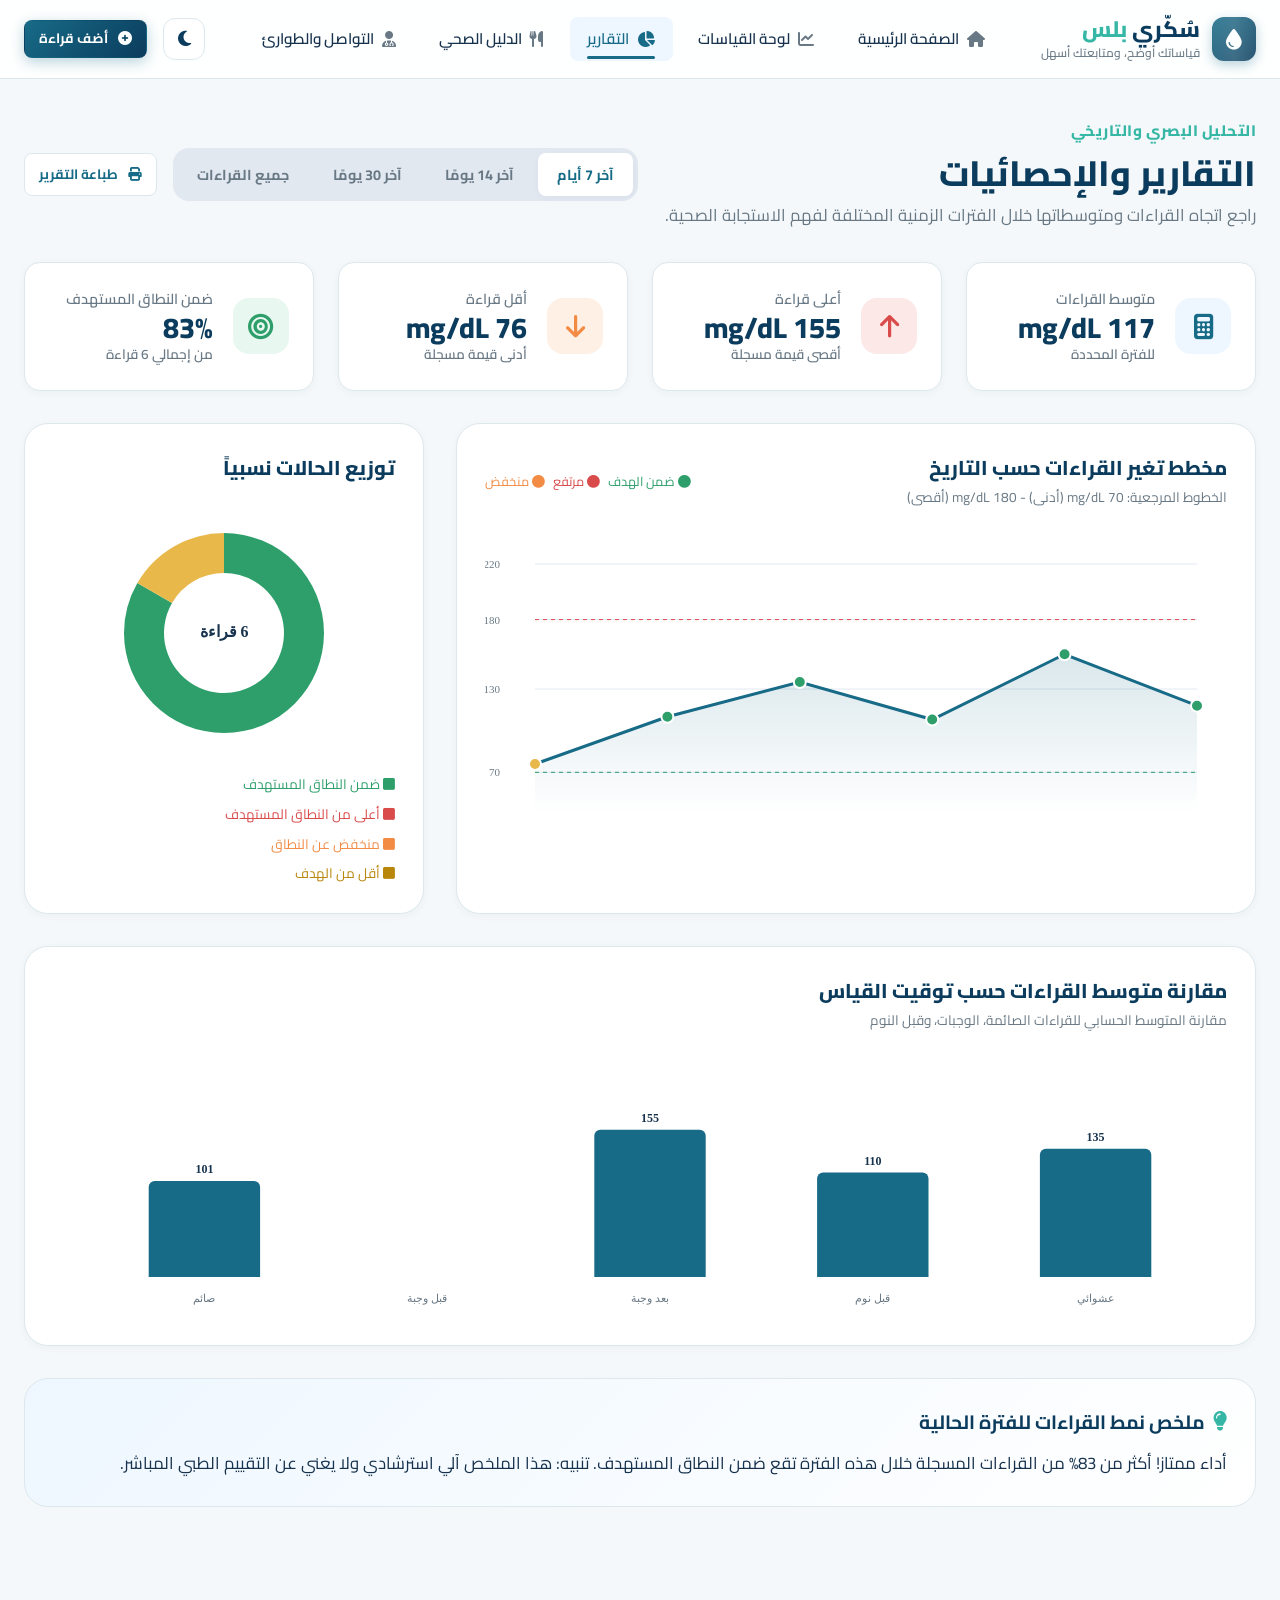
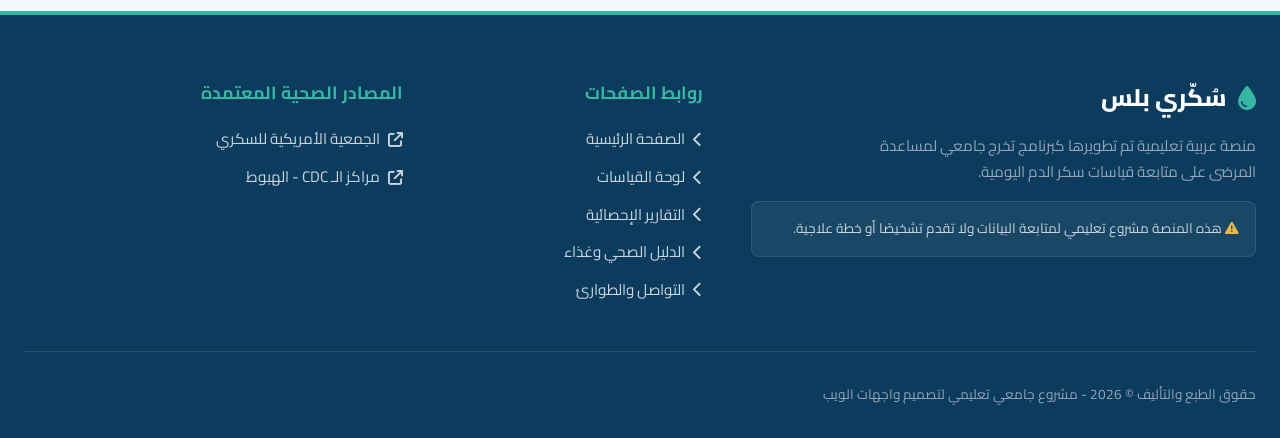
==== analytics.html @ 36711d6b "feat: add complete frontend codebase and structure for glycocare web application" ====
<!DOCTYPE html>
<html lang="ar" dir="rtl">
<head>
  <meta charset="UTF-8">
  <meta name="viewport" content="width=device-width, initial-scale=1.0">
  <meta name="description" content="التقارير والإحصائيات في سُكّري بلس - رسوم بيانية تفاعلية، تحليل اتجاهات سكر الدم، وتلخيص النمط الأسبوعي والشهري.">
  <title>التقارير والإحصائيات | سُكّري بلس</title>
  
  <!-- الخطوط والأيقونات -->
  <link rel="preconnect" href="https://fonts.googleapis.com">
  <link rel="preconnect" href="https://fonts.gstatic.com" crossorigin>
  <link href="https://fonts.googleapis.com/css2?family=Cairo:wght@300;400;500;600;700;800;900&display=swap" rel="stylesheet">
  <link rel="stylesheet" href="https://cdnjs.cloudflare.com/ajax/libs/font-awesome/6.5.1/css/all.min.css">
  
  <!-- ملف التنسيقات الرئيسية -->
  <link rel="stylesheet" href="style.css">
</head>
<body>

  <!-- شاشة التحميل -->
  <div id="app-loader">
    <div class="loader-pulse"><i class="fas fa-droplet"></i></div>
    <div class="loader-logo"><span>سُكّري <span>بلس</span></span></div>
  </div>

  <!-- الهيدر وشريط التنقل -->
  <header class="site-header">
    <nav class="navbar" aria-label="التنقل الرئيسي">
      <a href="index.html" class="brand-logo">
        <div class="logo-icon-wrapper"><i class="fas fa-droplet"></i></div>
        <div class="brand-text-group">
          <span class="brand-name">سُكّري <span>بلس</span></span>
          <span class="brand-slogan">قياساتك أوضح، ومتابعتك أسهل</span>
        </div>
      </a>

      <ul class="nav-menu" id="nav-menu-list">
        <li><a href="index.html" class="nav-link"><i class="fas fa-home"></i> الصفحة الرئيسية</a></li>
        <li><a href="dashboard.html" class="nav-link"><i class="fas fa-chart-line"></i> لوحة القياسات</a></li>
        <li><a href="analytics.html" class="nav-link active"><i class="fas fa-chart-pie"></i> التقارير</a></li>
        <li><a href="nutrition.html" class="nav-link"><i class="fas fa-utensils"></i> الدليل الصحي</a></li>
        <li><a href="contact.html" class="nav-link"><i class="fas fa-user-md"></i> التواصل والطوارئ</a></li>
      </ul>

      <div class="nav-actions">
        <button class="theme-toggle" id="theme-toggle" title="تبديل الوضع الليلي" aria-label="تبديل الوضع الليلي">
          <i class="fas fa-moon"></i>
        </button>
        <a href="dashboard.html" class="btn btn-primary btn-sm"><i class="fas fa-plus-circle"></i> أضف قراءة</a>
        <button class="mobile-toggle" id="mobile-toggle-btn" aria-label="القائمة البرمجية للهاتف"><i class="fas fa-bars"></i></button>
      </div>
    </nav>
  </header>

  <!-- المحتوى الرئيسي -->
  <main class="container">

    <!-- ترويسة الطباعة (تظهر فقط عند الطباعة) -->
    <div class="print-header" aria-hidden="true">
      <div class="print-header-brand"><i class="fas fa-droplet"></i> سُكّري بلس</div>
      <h1>تقرير قياسات سكر الدم</h1>
      <p>تاريخ الطباعة: <span id="print-date">--</span></p>
    </div>

    <!-- شريط ترويسة التقارير وأزرار الفترات -->
    <div class="analytics-header-bar">
      <div>
        <span class="section-subtitle">التحليل البصري والتاريخي</span>
        <h1 class="section-title" style="margin-bottom: 0.25rem;">التقارير والإحصائيات</h1>
        <p class="section-desc">راجع اتجاه القراءات ومتوسطاتها خلال الفترات الزمنية المختلفة لفهم الاستجابة الصحية.</p>
      </div>

      <div style="display: flex; gap: 1rem; align-items: center; flex-wrap: wrap;" class="no-print">
        <!-- أزرار تبويب الفترة -->
        <div class="period-tabs" aria-label="تحديد الفترة الزمنية">
          <button class="period-tab active" data-period="7">آخر 7 أيام</button>
          <button class="period-tab" data-period="14">آخر 14 يومًا</button>
          <button class="period-tab" data-period="30">آخر 30 يومًا</button>
          <button class="period-tab" data-period="0">جميع القراءات</button>
        </div>

        <button class="btn btn-secondary btn-sm" id="print-report-btn">
          <i class="fas fa-print"></i> طباعة التقرير
        </button>
      </div>
    </div>

    <!-- حالة عدم وجود بيانات -->
    <div id="analytics-empty-state" class="card" style="display: none; text-align: center; padding: 4rem 2rem; margin-top: 2rem;">
      <div style="font-size: 3.5rem; color: var(--text-light); margin-bottom: 1rem;"><i class="fas fa-chart-line"></i></div>
      <h2 style="font-size: 1.4rem; color: var(--dark-blue); margin-bottom: 0.5rem;">لا توجد قراءات كافية لعرض التقارير</h2>
      <p style="color: var(--text-muted); font-size: 1rem; max-width: 500px; margin: 0 auto 1.5rem;">
        يرجى إضافة بعض القراءات في لوحة المتابعة للتمكن من توليد الرسم البياني والإحصائيات.
      </p>
      <a href="dashboard.html" class="btn btn-primary"><i class="fas fa-plus"></i> إضافة قراءة جديدة</a>
    </div>

    <!-- المحتوى الرئيسي للتقارير -->
    <div id="analytics-main-content">

      <!-- بطاقات ملخص الإحصائيات -->
      <div class="stats-grid" style="margin-top: 1rem; margin-bottom: 2rem;">
        <div class="stat-card">
          <div class="stat-icon" style="background: var(--light-blue); color: var(--primary-blue);"><i class="fas fa-calculator"></i></div>
          <div class="stat-info">
            <span class="stat-label">متوسط القراءات</span>
            <span class="stat-value" id="rep-avg">--</span>
            <span class="stat-unit">للفترة المحددة</span>
          </div>
        </div>

        <div class="stat-card">
          <div class="stat-icon" style="background: var(--status-high-bg); color: var(--status-high);"><i class="fas fa-arrow-up"></i></div>
          <div class="stat-info">
            <span class="stat-label">أعلى قراءة</span>
            <span class="stat-value" id="rep-max">--</span>
            <span class="stat-unit">أقصى قيمة مسجلة</span>
          </div>
        </div>

        <div class="stat-card">
          <div class="stat-icon" style="background: var(--status-low-bg); color: var(--status-low);"><i class="fas fa-arrow-down"></i></div>
          <div class="stat-info">
            <span class="stat-label">أقل قراءة</span>
            <span class="stat-value" id="rep-min">--</span>
            <span class="stat-unit">أدنى قيمة مسجلة</span>
          </div>
        </div>

        <div class="stat-card">
          <div class="stat-icon" style="background: var(--status-target-bg); color: var(--status-target);"><i class="fas fa-bullseye"></i></div>
          <div class="stat-info">
            <span class="stat-label">ضمن النطاق المستهدف</span>
            <span class="stat-value" id="rep-target-pct">--</span>
            <span class="stat-unit">من إجمالي <span id="rep-count">0</span> قراءة</span>
          </div>
        </div>
      </div>

      <!-- شبكة الرسوم البيانية داخل Canvas -->
      <div class="charts-grid">
        
        <!-- 1. المخطط الخطي لتغير القراءات زمنيًا -->
        <div class="chart-card">
          <div class="chart-card-header">
            <div>
              <h2 class="chart-title">مخطط تغير القراءات حسب التاريخ</h2>
              <span style="font-size: 0.85rem; color: var(--text-muted);">الخطوط المرجعية: 70 mg/dL (أدنى) - 180 mg/dL (أقصى)</span>
            </div>
            <div style="display: flex; gap: 0.5rem; font-size: 0.8rem;">
              <span style="color: var(--status-target);"><i class="fas fa-circle"></i> ضمن الهدف</span>
              <span style="color: var(--status-high);"><i class="fas fa-circle"></i> مرتفع</span>
              <span style="color: var(--status-low);"><i class="fas fa-circle"></i> منخفض</span>
            </div>
          </div>
          <div class="canvas-wrapper">
            <canvas id="lineChart"></canvas>
          </div>
        </div>

        <!-- 2. المخطط الدائري لتوزيع الحالات -->
        <div class="chart-card">
          <div class="chart-card-header">
            <h2 class="chart-title">توزيع الحالات نسبياً</h2>
          </div>
          <div class="canvas-wrapper" style="height: 250px;">
            <canvas id="pieChart"></canvas>
          </div>
          <div style="display: flex; flex-direction: column; gap: 0.5rem; margin-top: 1rem; font-size: 0.85rem;">
            <div style="display: flex; justify-content: space-between;"><span style="color: var(--status-target);"><i class="fas fa-square"></i> ضمن النطاق المستهدف</span></div>
            <div style="display: flex; justify-content: space-between;"><span style="color: var(--status-high);"><i class="fas fa-square"></i> أعلى من النطاق المستهدف</span></div>
            <div style="display: flex; justify-content: space-between;"><span style="color: var(--status-low);"><i class="fas fa-square"></i> منخفض عن النطاق</span></div>
            <div style="display: flex; justify-content: space-between;"><span style="color: #b8860b;"><i class="fas fa-square"></i> أقل من الهدف</span></div>
          </div>
        </div>

      </div>

      <!-- 3. مخطط الأعمدة لمتوسط القراءات حسب توقيت القياس -->
      <div class="chart-card" style="margin-bottom: 2rem;">
        <div class="chart-card-header">
          <div>
            <h2 class="chart-title">مقارنة متوسط القراءات حسب توقيت القياس</h2>
            <span style="font-size: 0.85rem; color: var(--text-muted);">مقارنة المتوسط الحسابي للقراءات الصائمة، الوجبات، وقبل النوم</span>
          </div>
        </div>
        <div class="canvas-wrapper" style="height: 260px;">
          <canvas id="barChart"></canvas>
        </div>
      </div>

      <!-- قسم ملخص النمط الآلي -->
      <div class="pattern-summary-card">
        <h4><i class="fas fa-lightbulb" style="color: var(--teal);"></i> ملخص نمط القراءات للفترة الحالية</h4>
        <p id="pattern-summary-text" style="color: var(--text-main); font-size: 1.05rem; line-height: 1.7;">
          جاري تحليل البيانات وتوليد ملخص اتجاه القراءات...
        </p>
      </div>

    </div>

  </main>

  <!-- التذييل -->
  <footer class="site-footer">
    <div class="footer-grid">
      <div class="footer-brand">
        <div class="footer-logo"><i class="fas fa-droplet" style="color: var(--teal);"></i> سُكّري بلس</div>
        <p class="footer-desc">منصة عربية تعليمية تم تطويرها كبرنامج تخرج جامعي لمساعدة المرضى على متابعة قياسات سكر الدم اليومية.</p>
        <div class="footer-disclaimer-box">
          <i class="fas fa-triangle-exclamation" style="color: var(--status-borderline);"></i> هذه المنصة مشروع تعليمي لمتابعة البيانات ولا تقدم تشخيصًا أو خطة علاجية.
        </div>
      </div>

      <div>
        <h4 class="footer-heading">روابط الصفحات</h4>
        <ul class="footer-links">
          <li><a href="index.html"><i class="fas fa-chevron-left"></i> الصفحة الرئيسية</a></li>
          <li><a href="dashboard.html"><i class="fas fa-chevron-left"></i> لوحة القياسات</a></li>
          <li><a href="analytics.html"><i class="fas fa-chevron-left"></i> التقارير الإحصائية</a></li>
          <li><a href="nutrition.html"><i class="fas fa-chevron-left"></i> الدليل الصحي وغذاء</a></li>
          <li><a href="contact.html"><i class="fas fa-chevron-left"></i> التواصل والطوارئ</a></li>
        </ul>
      </div>

      <div>
        <h4 class="footer-heading">المصادر الصحية المعتمدة</h4>
        <ul class="footer-links">
          <li><a href="https://diabetes.org/living-with-diabetes/treatment-care/checking-your-blood-sugar" target="_blank" rel="noopener noreferrer"><i class="fas fa-arrow-up-right-from-square"></i> الجمعية الأمريكية للسكري</a></li>
          <li><a href="https://www.cdc.gov/diabetes/treatment/treatment-low-blood-sugar-hypoglycemia.html" target="_blank" rel="noopener noreferrer"><i class="fas fa-arrow-up-right-from-square"></i> مراكز الـ CDC - الهبوط</a></li>
        </ul>
      </div>
    </div>

    <div class="footer-bottom">
      <div>حقوق الطبع والتأليف &copy; <span id="current-year">2026</span> - مشروع جامعي تعليمي لتصميم واجهات الويب</div>
    </div>
  </footer>

  <!-- زر العودة للأعلى -->
  <button class="back-to-top" id="back-to-top" aria-label="العودة لأعلى الصفحة"><i class="fas fa-arrow-up"></i></button>

  <!-- البرمجة التفاعلية (مقسمة إلى وحدات) -->
  <script src="js/utils.js"></script>
  <script src="js/storage.js"></script>
  <script src="js/classify.js"></script>
  <script src="js/ui.js"></script>
  <script src="js/home.js"></script>
  <script src="js/dashboard.js"></script>
  <script src="js/analytics.js"></script>
  <script src="js/nutrition.js"></script>
  <script src="js/contact.js"></script>
  <script src="js/main.js"></script>
</body>
</html>
---- style.css ----
/* ==========================================================================
   سُكّري بلس | منصة متابعة قياسات سكر الدم
   نظام التصميم وتنسيقات CSS الشاملة (style.css)
   ========================================================================== */

/* --------------------------------------------------------------------------
   1. متغيرات الألوان والتصميم (CSS Custom Properties)
   -------------------------------------------------------------------------- */
:root {
  /* الألوان الأساسية للهوية */
  --primary-blue: #176B87;
  --dark-blue: #0B3C5D;
  --teal: #36B7A5;
  --light-blue: #EEF7FF;
  
  /* ألوان حالات قياس سكر الدم */
  --status-target: #2E9F6B;     /* الأخضر: ضمن الهدف */
  --status-target-bg: #E8F8F0;
  --status-high: #D94B4B;       /* الأحمر: مرتفع */
  --status-high-bg: #FDE8E8;
  --status-low: #F28C45;        /* البرتقالي: منخفض */
  --status-low-bg: #FFF0E6;
  --status-borderline: #E8B84A; /* الأصفر: قريب من الحد */
  --status-borderline-bg: #FFFDEB;

  /* خلفيات ونصوص */
  --bg-app: #F4F8FA;
  --bg-card: #FFFFFF;
  --bg-glass: rgba(255, 255, 255, 0.88);
  --text-main: #17324D;
  --text-muted: #687884;
  --text-light: #94A3B8;
  --border-color: #DDE8ED;
  --border-hover: #B8CEDB;

  /* الظلال */
  --shadow-sm: 0 2px 8px rgba(11, 60, 93, 0.04);
  --shadow-md: 0 8px 24px rgba(11, 60, 93, 0.08);
  --shadow-lg: 0 16px 36px rgba(11, 60, 93, 0.12);
  --shadow-glass: 0 8px 32px 0 rgba(23, 107, 135, 0.15);

  /* حواف وتأثيرات */
  --radius-sm: 8px;
  --radius-md: 16px;
  --radius-lg: 24px;
  --radius-full: 9999px;
  --transition: all 0.3s cubic-bezier(0.4, 0, 0.2, 1);
  --font-family: 'Cairo', system-ui, -apple-system, sans-serif;
}

/* --------------------------------------------------------------------------
   1.1 الوضع الليلي (Dark Mode)
   يُفعَّل بإضافة الخاصية data-theme="dark" على عنصر <html>
   -------------------------------------------------------------------------- */
[data-theme="dark"] {
  --primary-blue: #5FC1DD;
  --dark-blue: #E2F0F7;
  --teal: #3EC9B4;
  --light-blue: #143348;

  /* ألوان الحالات بدرجات مناسبة للخلفيات الداكنة */
  --status-target: #4BCA94;
  --status-target-bg: rgba(75, 202, 148, 0.18);
  --status-high: #FF7868;
  --status-high-bg: rgba(255, 120, 104, 0.18);
  --status-low: #FFA45C;
  --status-low-bg: rgba(255, 164, 92, 0.18);
  --status-borderline: #E8C96A;
  --status-borderline-bg: rgba(232, 201, 106, 0.18);

  /* الخلفيات والنصوص */
  --bg-app: #0E1922;
  --bg-card: #16242F;
  --bg-glass: rgba(22, 36, 47, 0.92);
  --text-main: #E4EEF5;
  --text-muted: #9DB1C0;
  --text-light: #6E8394;
  --border-color: #24384A;
  --border-hover: #35506B;

  /* الظلال أعمق في الوضع الداكن */
  --shadow-sm: 0 2px 8px rgba(0, 0, 0, 0.35);
  --shadow-md: 0 8px 24px rgba(0, 0, 0, 0.45);
  --shadow-lg: 0 16px 36px rgba(0, 0, 0, 0.55);
  --shadow-glass: 0 8px 32px 0 rgba(0, 0, 0, 0.5);
}

/* تعديل العناصر التي تحمل ألوانًا ثابتة لتتلاءم مع الوضع الداكن */
[data-theme="dark"] .btn-secondary,
[data-theme="dark"] .floating-card,
[data-theme="dark"] .form-control,
[data-theme="dark"] .icon-btn,
[data-theme="dark"] .period-tab.active,
[data-theme="dark"] .plate-model-section,
[data-theme="dark"] .plate-circle,
[data-theme="dark"] .custom-table td {
  background-color: var(--bg-card);
}

[data-theme="dark"] .range-bar-container,
[data-theme="dark"] .period-tabs {
  background-color: var(--border-color);
}

[data-theme="dark"] .plate-circle {
  border-color: var(--border-hover);
}

[data-theme="dark"] .custom-table th {
  background-color: var(--light-blue);
}

[data-theme="dark"] .step-icon,
[data-theme="dark"] .pattern-summary-card {
  background: linear-gradient(135deg, var(--light-blue), var(--bg-card));
}

[data-theme="dark"] .badge-borderline {
  color: var(--status-borderline);
}

[data-theme="dark"] #app-loader {
  background-color: #0B3C5D;
}

/* زر تبديل الوضع الليلي في الشريط العلوي */
.theme-toggle {
  display: inline-flex;
  align-items: center;
  justify-content: center;
  width: 42px;
  height: 42px;
  flex-shrink: 0;
  border-radius: 12px;
  border: 1px solid var(--border-color);
  background: var(--bg-card);
  color: var(--dark-blue);
  font-size: 1.1rem;
  cursor: pointer;
  transition: var(--transition);
}

.theme-toggle:hover {
  border-color: var(--border-hover);
  color: var(--primary-blue);
  transform: translateY(-1px);
}

/* --------------------------------------------------------------------------
   2. إعادة الضبط العامة والإعدادات الأساسية
   -------------------------------------------------------------------------- */
*, *::before, *::after {
  box-sizing: border-box;
  margin: 0;
  padding: 0;
}

html {
  font-family: var(--font-family);
  font-size: 16px;
  scroll-behavior: smooth;
  direction: rtl;
  text-align: right;
  background-color: var(--bg-app);
  color: var(--text-main);
  -webkit-font-smoothing: antialiased;
}

body {
  min-height: 100vh;
  display: flex;
  flex-direction: column;
  line-height: 1.6;
  overflow-x: hidden;
}

/* التحديد وتمرير الفأرة */
::selection {
  background-color: var(--teal);
  color: #ffffff;
}

/* --------------------------------------------------------------------------
   3. شاشة التحميل (Preloader)
   -------------------------------------------------------------------------- */
#app-loader {
  position: fixed;
  inset: 0;
  background-color: var(--dark-blue);
  z-index: 9999;
  display: flex;
  flex-direction: column;
  align-items: center;
  justify-content: center;
  gap: 20px;
  transition: opacity 0.5s ease, visibility 0.5s ease;
}

#app-loader.hidden {
  opacity: 0;
  visibility: hidden;
}

.loader-logo {
  display: flex;
  align-items: center;
  gap: 12px;
  color: #ffffff;
  font-size: 2rem;
  font-weight: 800;
}

.loader-pulse {
  width: 60px;
  height: 60px;
  border-radius: 50%;
  background: rgba(54, 183, 165, 0.2);
  display: flex;
  align-items: center;
  justify-content: center;
  color: var(--teal);
  font-size: 1.8rem;
  animation: pulseGlow 1.5s infinite ease-in-out;
}

@keyframes pulseGlow {
  0% { transform: scale(0.95); box-shadow: 0 0 0 0 rgba(54, 183, 165, 0.7); }
  70% { transform: scale(1.05); box-shadow: 0 0 0 20px rgba(54, 183, 165, 0); }
  100% { transform: scale(0.95); box-shadow: 0 0 0 0 rgba(54, 183, 165, 0); }
}

/* --------------------------------------------------------------------------
   4. الهيدر وشريط التنقل الرئيسي (Header & Navbar)
   -------------------------------------------------------------------------- */
.site-header {
  position: sticky;
  top: 0;
  z-index: 1000;
  background: var(--bg-glass);
  backdrop-filter: blur(12px);
  -webkit-backdrop-filter: blur(12px);
  border-bottom: 1px solid var(--border-color);
  transition: var(--transition);
}

.navbar {
  max-width: 1280px;
  margin: 0 auto;
  padding: 1rem 1.5rem;
  display: flex;
  align-items: center;
  justify-content: space-between;
  gap: 1.5rem;
}

/* الشعار */
.brand-logo {
  display: flex;
  align-items: center;
  gap: 0.75rem;
  text-decoration: none;
  color: var(--dark-blue);
  font-weight: 800;
  font-size: 1.4rem;
}

.logo-icon-wrapper {
  width: 44px;
  height: 44px;
  border-radius: 12px;
  background: linear-gradient(135deg, var(--primary-blue), var(--dark-blue));
  color: #ffffff;
  display: flex;
  align-items: center;
  justify-content: center;
  font-size: 1.3rem;
  box-shadow: 0 4px 12px rgba(23, 107, 135, 0.3);
  position: relative;
  overflow: hidden;
}

.logo-icon-wrapper::after {
  content: '';
  position: absolute;
  top: -50%;
  left: -50%;
  width: 200%;
  height: 200%;
  background: linear-gradient(45deg, transparent, rgba(255, 255, 255, 0.2), transparent);
  transform: rotate(45deg);
  animation: shine 4s infinite;
}

@keyframes shine {
  0% { transform: translateX(-100%) rotate(45deg); }
  20%, 100% { transform: translateX(100%) rotate(45deg); }
}

.brand-text-group {
  display: flex;
  flex-direction: column;
}

.brand-name {
  line-height: 1.2;
}

.brand-name span {
  color: var(--teal);
}

.brand-slogan {
  font-size: 0.75rem;
  font-weight: 500;
  color: var(--text-muted);
}

/* روابط التنقل */
.nav-menu {
  display: flex;
  align-items: center;
  gap: 0.5rem;
  list-style: none;
}

.nav-link {
  display: flex;
  align-items: center;
  gap: 0.5rem;
  padding: 0.6rem 1.1rem;
  border-radius: var(--radius-sm);
  color: var(--text-main);
  text-decoration: none;
  font-weight: 600;
  font-size: 0.95rem;
  transition: var(--transition);
  position: relative;
}

.nav-link i {
  font-size: 1rem;
  color: var(--text-muted);
  transition: var(--transition);
}

.nav-link:hover {
  color: var(--primary-blue);
  background-color: var(--light-blue);
}

.nav-link:hover i {
  color: var(--primary-blue);
}

.nav-link.active {
  color: var(--primary-blue);
  background-color: var(--light-blue);
}

.nav-link.active i {
  color: var(--primary-blue);
}

.nav-link.active::after {
  content: '';
  position: absolute;
  bottom: 2px;
  right: 1.1rem;
  left: 1.1rem;
  height: 3px;
  background-color: var(--primary-blue);
  border-radius: 3px;
}

/* الأزرار والهامبرغر */
.nav-actions {
  display: flex;
  align-items: center;
  gap: 1rem;
}

.mobile-toggle {
  display: none;
  background: none;
  border: none;
  font-size: 1.5rem;
  color: var(--dark-blue);
  cursor: pointer;
  padding: 0.5rem;
  border-radius: var(--radius-sm);
}

/* --------------------------------------------------------------------------
   5. الأزرار العامة والشارات (Buttons & Badges)
   -------------------------------------------------------------------------- */
.btn {
  display: inline-flex;
  align-items: center;
  justify-content: center;
  gap: 0.6rem;
  padding: 0.75rem 1.5rem;
  border-radius: var(--radius-md);
  font-family: inherit;
  font-weight: 700;
  font-size: 0.95rem;
  cursor: pointer;
  border: 1px solid transparent;
  text-decoration: none;
  transition: var(--transition);
  outline: none;
  white-space: nowrap;
}

.btn:focus-visible {
  outline: 3px solid rgba(23, 107, 135, 0.4);
  outline-offset: 2px;
}

.btn-primary {
  background: linear-gradient(135deg, var(--primary-blue), var(--dark-blue));
  color: #ffffff;
  box-shadow: 0 4px 14px rgba(23, 107, 135, 0.3);
}

.btn-primary:hover {
  transform: translateY(-2px);
  box-shadow: 0 6px 20px rgba(23, 107, 135, 0.4);
}

.btn-secondary {
  background-color: #ffffff;
  color: var(--primary-blue);
  border-color: var(--border-color);
}

.btn-secondary:hover {
  background-color: var(--light-blue);
  border-color: var(--primary-blue);
  transform: translateY(-2px);
}

.btn-teal {
  background-color: var(--teal);
  color: #ffffff;
  box-shadow: 0 4px 14px rgba(54, 183, 165, 0.3);
}

.btn-teal:hover {
  background-color: #2da191;
  transform: translateY(-2px);
}

.btn-danger {
  background-color: var(--status-high);
  color: #ffffff;
}

.btn-danger:hover {
  background-color: #c03939;
}

.btn-sm {
  padding: 0.45rem 0.9rem;
  font-size: 0.85rem;
  border-radius: var(--radius-sm);
}

.badge {
  display: inline-flex;
  align-items: center;
  gap: 0.4rem;
  padding: 0.35rem 0.8rem;
  border-radius: var(--radius-full);
  font-size: 0.85rem;
  font-weight: 700;
  line-height: 1;
}

.badge-target {
  background-color: var(--status-target-bg);
  color: var(--status-target);
  border: 1px solid rgba(46, 159, 107, 0.2);
}

.badge-high {
  background-color: var(--status-high-bg);
  color: var(--status-high);
  border: 1px solid rgba(217, 75, 75, 0.2);
}

.badge-low {
  background-color: var(--status-low-bg);
  color: var(--status-low);
  border: 1px solid rgba(242, 140, 69, 0.2);
}

.badge-borderline {
  background-color: var(--status-borderline-bg);
  color: #b8860b;
  border: 1px solid rgba(232, 184, 74, 0.3);
}

.pill-tag {
  background: var(--light-blue);
  color: var(--primary-blue);
  padding: 0.3rem 0.8rem;
  border-radius: var(--radius-full);
  font-size: 0.8rem;
  font-weight: 700;
}

/* --------------------------------------------------------------------------
   6. العناوين والتنسيق الرئيسي (Typography & Layout Containers)
   -------------------------------------------------------------------------- */
main {
  flex: 1;
}

.container {
  max-width: 1280px;
  margin: 0 auto;
  padding: 2.5rem 1.5rem;
}

.section-header {
  text-align: center;
  max-width: 680px;
  margin: 0 auto 3rem;
}

.section-subtitle {
  color: var(--teal);
  font-weight: 800;
  font-size: 0.95rem;
  text-transform: uppercase;
  letter-spacing: 0.5px;
  margin-bottom: 0.5rem;
  display: block;
}

.section-title {
  font-size: 2.2rem;
  font-weight: 800;
  color: var(--dark-blue);
  line-height: 1.3;
  margin-bottom: 1rem;
}

.section-desc {
  color: var(--text-muted);
  font-size: 1.05rem;
  line-height: 1.7;
}

/* بطاقة الحاوية العامة */
.card {
  background-color: var(--bg-card);
  border-radius: var(--radius-lg);
  border: 1px solid var(--border-color);
  padding: 1.75rem;
  box-shadow: var(--shadow-sm);
  transition: var(--transition);
}

.card:hover {
  box-shadow: var(--shadow-md);
}

/* --------------------------------------------------------------------------
   7. الصفحة الرئيسية (index.html)
   -------------------------------------------------------------------------- */

/* Hero Section */
.hero-section {
  padding: 4rem 1.5rem 5rem;
  background: linear-gradient(180deg, #EBF3F8 0%, var(--bg-app) 100%);
  position: relative;
  overflow: hidden;
}

.hero-grid {
  max-width: 1280px;
  margin: 0 auto;
  display: grid;
  grid-template-columns: 1.1fr 0.9fr;
  gap: 3rem;
  align-items: center;
}

.hero-content {
  display: flex;
  flex-direction: column;
  gap: 1.5rem;
}

.hero-title {
  font-size: 3rem;
  font-weight: 900;
  color: var(--dark-blue);
  line-height: 1.25;
}

.hero-title span {
  color: var(--primary-blue);
  position: relative;
}

.hero-description {
  font-size: 1.2rem;
  color: var(--text-muted);
  line-height: 1.8;
  max-width: 580px;
}

.hero-buttons {
  display: flex;
  align-items: center;
  gap: 1rem;
  flex-wrap: wrap;
}

.hero-visual {
  position: relative;
  display: flex;
  justify-content: center;
}

.hero-card-preview {
  background: var(--bg-card);
  border-radius: var(--radius-lg);
  padding: 2rem;
  width: 100%;
  max-width: 440px;
  box-shadow: var(--shadow-lg);
  border: 1px solid var(--border-color);
  position: relative;
  z-index: 2;
}

/* بطاقات عائمة بصرية */
.floating-card {
  position: absolute;
  background: #ffffff;
  padding: 0.85rem 1.25rem;
  border-radius: var(--radius-md);
  box-shadow: var(--shadow-md);
  border: 1px solid var(--border-color);
  display: flex;
  align-items: center;
  gap: 0.75rem;
  z-index: 3;
  animation: floatAnim 4s ease-in-out infinite;
}

.floating-card-1 {
  top: -20px;
  left: -20px;
  animation-delay: 0s;
}

.floating-card-2 {
  bottom: -20px;
  right: -20px;
  animation-delay: 2s;
}

@keyframes floatAnim {
  0%, 100% { transform: translateY(0); }
  50% { transform: translateY(-10px); }
}

.float-icon {
  width: 40px;
  height: 40px;
  border-radius: 10px;
  display: flex;
  align-items: center;
  justify-content: center;
  font-size: 1.2rem;
}

/* قسم الإحصائيات السريعة */
.stats-grid {
  display: grid;
  grid-template-columns: repeat(auto-fit, minmax(240px, 1fr));
  gap: 1.5rem;
  margin-top: -2.5rem;
  position: relative;
  z-index: 10;
}

.stat-card {
  background-color: var(--bg-card);
  border-radius: var(--radius-md);
  padding: 1.5rem;
  border: 1px solid var(--border-color);
  box-shadow: var(--shadow-sm);
  display: flex;
  align-items: center;
  gap: 1.25rem;
  transition: var(--transition);
}

.stat-card:hover {
  transform: translateY(-4px);
  box-shadow: var(--shadow-md);
}

.stat-icon {
  width: 56px;
  height: 56px;
  border-radius: 16px;
  display: flex;
  align-items: center;
  justify-content: center;
  font-size: 1.6rem;
  flex-shrink: 0;
}

.stat-info {
  display: flex;
  flex-direction: column;
}

.stat-label {
  font-size: 0.9rem;
  color: var(--text-muted);
  font-weight: 600;
}

.stat-value {
  font-size: 1.8rem;
  font-weight: 800;
  color: var(--dark-blue);
  line-height: 1.2;
}

.stat-unit {
  font-size: 0.85rem;
  font-weight: 600;
  color: var(--text-muted);
}

/* قسم خطوات العمل (How it works) */
.steps-grid {
  display: grid;
  grid-template-columns: repeat(3, 1fr);
  gap: 2rem;
}

.step-card {
  background: var(--bg-card);
  border-radius: var(--radius-lg);
  padding: 2.5rem 2rem;
  border: 1px solid var(--border-color);
  text-align: center;
  position: relative;
  transition: var(--transition);
}

.step-card:hover {
  transform: translateY(-5px);
  border-color: var(--teal);
}

.step-number {
  position: absolute;
  top: 1.25rem;
  right: 1.25rem;
  width: 36px;
  height: 36px;
  border-radius: 50%;
  background-color: var(--light-blue);
  color: var(--primary-blue);
  font-weight: 800;
  display: flex;
  align-items: center;
  justify-content: center;
}

.step-icon {
  width: 72px;
  height: 72px;
  border-radius: 20px;
  background: linear-gradient(135deg, var(--light-blue), #ffffff);
  border: 1px solid var(--border-color);
  color: var(--primary-blue);
  font-size: 2rem;
  display: flex;
  align-items: center;
  justify-content: center;
  margin: 0 auto 1.5rem;
}

/* قسم المزايا (Features) */
.features-grid {
  display: grid;
  grid-template-columns: repeat(auto-fit, minmax(320px, 1fr));
  gap: 2rem;
}

.feature-card {
  background: var(--bg-card);
  border-radius: var(--radius-lg);
  padding: 2rem;
  border: 1px solid var(--border-color);
  display: flex;
  gap: 1.25rem;
  transition: var(--transition);
}

.feature-card:hover {
  transform: translateY(-4px);
  box-shadow: var(--shadow-md);
}

.feature-icon {
  width: 52px;
  height: 52px;
  border-radius: 14px;
  background-color: var(--light-blue);
  color: var(--primary-blue);
  display: flex;
  align-items: center;
  justify-content: center;
  font-size: 1.4rem;
  flex-shrink: 0;
}

.feature-title {
  font-size: 1.2rem;
  font-weight: 700;
  color: var(--dark-blue);
  margin-bottom: 0.5rem;
}

.feature-desc {
  color: var(--text-muted);
  font-size: 0.95rem;
  line-height: 1.6;
}

/* نصيحة اليوم (Tip of the day) */
.tip-box {
  background: linear-gradient(135deg, var(--dark-blue), var(--primary-blue));
  border-radius: var(--radius-lg);
  padding: 2.5rem;
  color: #ffffff;
  display: flex;
  align-items: center;
  gap: 2rem;
  box-shadow: var(--shadow-lg);
}

.tip-icon {
  width: 70px;
  height: 70px;
  border-radius: 50%;
  background: rgba(255, 255, 255, 0.15);
  display: flex;
  align-items: center;
  justify-content: center;
  font-size: 2.2rem;
  color: var(--teal);
  flex-shrink: 0;
}

.tip-content h3 {
  font-size: 1.4rem;
  margin-bottom: 0.5rem;
}

.tip-content p {
  font-size: 1.1rem;
  opacity: 0.9;
  line-height: 1.7;
}

/* --------------------------------------------------------------------------
   8. صفحة لوحة القياسات (dashboard.html)
   -------------------------------------------------------------------------- */

.dashboard-layout {
  display: grid;
  grid-template-columns: 380px 1fr;
  gap: 2rem;
  align-items: start;
}

/* نموذج إضافة القراءة */
.form-card {
  position: sticky;
  top: 90px;
}

.form-group {
  margin-bottom: 1.25rem;
}

.form-label {
  display: block;
  font-weight: 700;
  font-size: 0.95rem;
  color: var(--dark-blue);
  margin-bottom: 0.5rem;
}

.form-control {
  width: 100%;
  padding: 0.75rem 1rem;
  border-radius: var(--radius-sm);
  border: 1px solid var(--border-color);
  font-family: inherit;
  font-size: 1rem;
  color: var(--text-main);
  background-color: #ffffff;
  transition: var(--transition);
  outline: none;
}

.form-control:focus {
  border-color: var(--primary-blue);
  box-shadow: 0 0 0 4px rgba(23, 107, 135, 0.12);
}

.input-with-unit {
  position: relative;
  display: flex;
  align-items: center;
}

.input-with-unit input {
  padding-left: 4.5rem;
}

.input-unit-badge {
  position: absolute;
  left: 0.75rem;
  font-size: 0.85rem;
  font-weight: 700;
  color: var(--text-muted);
  background: var(--bg-app);
  padding: 0.25rem 0.5rem;
  border-radius: 4px;
}

.form-error-msg {
  color: var(--status-high);
  font-size: 0.85rem;
  margin-top: 0.35rem;
  display: none;
  font-weight: 600;
}

.form-error-msg.visible {
  display: block;
}

.form-actions {
  display: flex;
  gap: 0.75rem;
  margin-top: 1.5rem;
}

/* بطاقة نتيجة التصنيف */
.result-card {
  margin-top: 1.5rem;
  padding: 1.25rem;
  border-radius: var(--radius-md);
  border: 1px solid var(--border-color);
  display: none;
  animation: fadeIn 0.4s ease;
}

.result-card.visible {
  display: block;
}

.result-header {
  display: flex;
  align-items: center;
  justify-content: space-between;
  margin-bottom: 0.75rem;
}

.result-value {
  font-size: 1.8rem;
  font-weight: 900;
}

.range-bar-container {
  height: 10px;
  background: #E2E8F0;
  border-radius: 5px;
  position: relative;
  margin: 1rem 0;
  overflow: hidden;
}

.range-bar-fill {
  height: 100%;
  border-radius: 5px;
  transition: width 0.6s cubic-bezier(0.4, 0, 0.2, 1);
}

/* جدول السجل وأدواته */
.log-toolbar {
  display: flex;
  align-items: center;
  justify-content: space-between;
  gap: 1rem;
  margin-bottom: 1.5rem;
  flex-wrap: wrap;
}

.search-box {
  position: relative;
  flex: 1;
  min-width: 240px;
}

.search-box i {
  position: absolute;
  right: 1rem;
  top: 50%;
  transform: translateY(-50%);
  color: var(--text-muted);
}

.search-box input {
  padding-right: 2.5rem;
}

.filter-group {
  display: flex;
  gap: 0.5rem;
  align-items: center;
  flex-wrap: wrap;
}

.table-responsive {
  width: 100%;
  overflow-x: auto;
  border-radius: var(--radius-md);
  border: 1px solid var(--border-color);
}

.custom-table {
  width: 100%;
  border-collapse: collapse;
  text-align: right;
  background: var(--bg-card);
}

.custom-table th {
  background-color: #F8FAFC;
  color: var(--dark-blue);
  font-weight: 700;
  padding: 1rem;
  font-size: 0.9rem;
  border-bottom: 2px solid var(--border-color);
  white-space: nowrap;
}

.custom-table td {
  padding: 1rem;
  border-bottom: 1px solid var(--border-color);
  font-size: 0.95rem;
  color: var(--text-main);
}

.custom-table tbody tr {
  transition: var(--transition);
}

.custom-table tbody tr:hover {
  background-color: var(--light-blue);
}

.action-btns {
  display: flex;
  gap: 0.35rem;
}

.icon-btn {
  width: 34px;
  height: 34px;
  border-radius: 8px;
  border: 1px solid var(--border-color);
  background-color: #ffffff;
  color: var(--text-muted);
  cursor: pointer;
  display: flex;
  align-items: center;
  justify-content: center;
  transition: var(--transition);
}

.icon-btn:hover {
  color: var(--primary-blue);
  border-color: var(--primary-blue);
  background-color: var(--light-blue);
}

.icon-btn.danger:hover {
  color: var(--status-high);
  border-color: var(--status-high);
  background-color: var(--status-high-bg);
}

/* --------------------------------------------------------------------------
   9. صفحة التقارير والرسوم البيانية (analytics.html)
   -------------------------------------------------------------------------- */

.analytics-header-bar {
  display: flex;
  align-items: center;
  justify-content: space-between;
  margin-bottom: 2rem;
  flex-wrap: wrap;
  gap: 1rem;
}

.period-tabs {
  display: flex;
  background-color: #E2E8F0;
  padding: 0.3rem;
  border-radius: var(--radius-md);
  gap: 0.3rem;
}

.period-tab {
  padding: 0.5rem 1.2rem;
  border-radius: var(--radius-sm);
  border: none;
  background: transparent;
  font-family: inherit;
  font-weight: 700;
  font-size: 0.9rem;
  color: var(--text-muted);
  cursor: pointer;
  transition: var(--transition);
}

.period-tab.active {
  background-color: #ffffff;
  color: var(--primary-blue);
  box-shadow: var(--shadow-sm);
}

.charts-grid {
  display: grid;
  grid-template-columns: 2fr 1fr;
  gap: 2rem;
  margin-bottom: 2rem;
}

.chart-card {
  background: var(--bg-card);
  border-radius: var(--radius-lg);
  padding: 1.75rem;
  border: 1px solid var(--border-color);
  box-shadow: var(--shadow-sm);
}

.chart-card-header {
  display: flex;
  align-items: center;
  justify-content: space-between;
  margin-bottom: 1.5rem;
}

.chart-title {
  font-size: 1.25rem;
  font-weight: 800;
  color: var(--dark-blue);
}

.canvas-wrapper {
  position: relative;
  width: 100%;
  height: 320px;
}

canvas {
  width: 100% !important;
  height: 100% !important;
  display: block;
}

/* بطاقة ملخص النمط */
.pattern-summary-card {
  background: linear-gradient(135deg, var(--light-blue), #ffffff);
  border: 1px solid var(--border-color);
  border-radius: var(--radius-lg);
  padding: 1.75rem;
  margin-top: 2rem;
}

.pattern-summary-card h4 {
  font-size: 1.2rem;
  color: var(--dark-blue);
  margin-bottom: 0.75rem;
  display: flex;
  align-items: center;
  gap: 0.5rem;
}

/* --------------------------------------------------------------------------
   10. صفحة الدليل الصحي والغذاء (nutrition.html)
   -------------------------------------------------------------------------- */

.plate-model-section {
  background: #ffffff;
  border-radius: var(--radius-lg);
  padding: 2.5rem;
  border: 1px solid var(--border-color);
  margin-bottom: 3rem;
  box-shadow: var(--shadow-sm);
}

.plate-grid {
  display: grid;
  grid-template-columns: 1fr 1fr;
  gap: 2.5rem;
  align-items: center;
}

.plate-visual {
  width: 100%;
  max-width: 360px;
  height: 360px;
  margin: 0 auto;
  border-radius: 50%;
  border: 12px solid #E2E8F0;
  background-color: #ffffff;
  position: relative;
  overflow: hidden;
  box-shadow: var(--shadow-md);
  display: grid;
  grid-template-columns: 1fr 1fr;
  grid-template-rows: 1fr 1fr;
  gap: 4px;
}

.plate-part {
  display: flex;
  flex-direction: column;
  align-items: center;
  justify-content: center;
  padding: 1rem;
  text-align: center;
  color: #ffffff;
  font-weight: 700;
  font-size: 0.95rem;
  transition: var(--transition);
}

.plate-veggies {
  grid-row: span 2;
  background-color: #2E9F6B;
}

.plate-protein {
  background-color: #F28C45;
}

.plate-carbs {
  background-color: #E8B84A;
}

.plate-part:hover {
  filter: brightness(1.1);
}

/* بطاقات الوجبات والتصفية */
.nutrition-filters {
  display: flex;
  gap: 0.6rem;
  overflow-x: auto;
  padding-bottom: 0.5rem;
  margin-bottom: 2rem;
}

.nutrition-grid {
  display: grid;
  grid-template-columns: repeat(auto-fill, minmax(300px, 1fr));
  gap: 2rem;
}

.food-card {
  background: var(--bg-card);
  border-radius: var(--radius-lg);
  overflow: hidden;
  border: 1px solid var(--border-color);
  box-shadow: var(--shadow-sm);
  transition: var(--transition);
  display: flex;
  flex-direction: column;
}

.food-card:hover {
  transform: translateY(-5px);
  box-shadow: var(--shadow-md);
}

.food-card-img {
  height: 180px;
  background-color: var(--light-blue);
  display: flex;
  align-items: center;
  justify-content: center;
  color: var(--primary-blue);
  font-size: 3.5rem;
  position: relative;
}

.food-card-body {
  padding: 1.5rem;
  display: flex;
  flex-direction: column;
  flex: 1;
}

.food-title {
  font-size: 1.2rem;
  font-weight: 800;
  color: var(--dark-blue);
  margin-bottom: 0.5rem;
}

.food-desc {
  color: var(--text-muted);
  font-size: 0.95rem;
  margin-bottom: 1rem;
  line-height: 1.6;
}

/* قسم بدل هذا بذاك (Swap items) */
.swap-grid {
  display: grid;
  grid-template-columns: repeat(auto-fit, minmax(320px, 1fr));
  gap: 1.5rem;
}

.swap-card {
  background: var(--bg-card);
  border-radius: var(--radius-md);
  padding: 1.5rem;
  border: 1px solid var(--border-color);
  display: flex;
  align-items: center;
  gap: 1.25rem;
}

.swap-from {
  text-align: center;
  flex: 1;
  color: var(--status-high);
}

.swap-arrow {
  color: var(--primary-blue);
  font-size: 1.4rem;
}

.swap-to {
  text-align: center;
  flex: 1;
  color: var(--status-target);
}

/* --------------------------------------------------------------------------
   11. صفحة التواصل والتنبيهات (contact.html)
   -------------------------------------------------------------------------- */

.contact-grid {
  display: grid;
  grid-template-columns: 1.2fr 0.8fr;
  gap: 2.5rem;
}

.info-cards-stack {
  display: flex;
  flex-direction: column;
  gap: 1.25rem;
}

.contact-info-card {
  background: var(--bg-card);
  border-radius: var(--radius-md);
  padding: 1.25rem;
  border: 1px solid var(--border-color);
  display: flex;
  align-items: center;
  gap: 1rem;
}

.contact-info-icon {
  width: 48px;
  height: 48px;
  border-radius: 12px;
  background-color: var(--light-blue);
  color: var(--primary-blue);
  display: flex;
  align-items: center;
  justify-content: center;
  font-size: 1.3rem;
  flex-shrink: 0;
}

/* الأسئلة الشائعة Accordion */
.accordion {
  display: flex;
  flex-direction: column;
  gap: 1rem;
}

.accordion-item {
  background: var(--bg-card);
  border-radius: var(--radius-md);
  border: 1px solid var(--border-color);
  overflow: hidden;
  transition: var(--transition);
}

.accordion-header {
  width: 100%;
  padding: 1.25rem;
  background: none;
  border: none;
  display: flex;
  align-items: center;
  justify-content: space-between;
  font-family: inherit;
  font-size: 1.05rem;
  font-weight: 700;
  color: var(--dark-blue);
  cursor: pointer;
  text-align: right;
}

.accordion-header i {
  transition: transform 0.3s ease;
  color: var(--primary-blue);
}

.accordion-item.active .accordion-header i {
  transform: rotate(180deg);
}

.accordion-body {
  max-height: 0;
  overflow: hidden;
  transition: max-height 0.3s cubic-bezier(0, 1, 0, 1);
  background-color: #FAFCFE;
}

.accordion-item.active .accordion-body {
  max-height: 500px;
  transition: max-height 0.4s ease-in-out;
}

.accordion-content {
  padding: 0 1.25rem 1.25rem;
  color: var(--text-muted);
  font-size: 0.95rem;
  line-height: 1.7;
}

/* --------------------------------------------------------------------------
   12. التذييل الرئيسي (Footer)
   -------------------------------------------------------------------------- */

.site-footer {
  background-color: var(--dark-blue);
  color: #ffffff;
  padding: 4rem 1.5rem 2rem;
  margin-top: 4rem;
  border-top: 4px solid var(--teal);
}

.footer-grid {
  max-width: 1280px;
  margin: 0 auto;
  display: grid;
  grid-template-columns: 2fr 1fr 1.5fr;
  gap: 3rem;
  margin-bottom: 3rem;
}

.footer-brand {
  display: flex;
  flex-direction: column;
  gap: 1rem;
}

.footer-logo {
  color: #ffffff;
  font-size: 1.5rem;
  font-weight: 800;
  display: flex;
  align-items: center;
  gap: 0.75rem;
}

.footer-desc {
  color: #94A3B8;
  font-size: 0.95rem;
  line-height: 1.7;
  max-width: 400px;
}

.footer-heading {
  font-size: 1.1rem;
  font-weight: 700;
  margin-bottom: 1.25rem;
  color: var(--teal);
}

.footer-links {
  list-style: none;
  display: flex;
  flex-direction: column;
  gap: 0.75rem;
}

.footer-links a {
  color: #CBD5E1;
  text-decoration: none;
  font-size: 0.95rem;
  transition: var(--transition);
  display: inline-flex;
  align-items: center;
  gap: 0.5rem;
}

.footer-links a:hover {
  color: #ffffff;
  transform: translateX(-4px);
}

.footer-disclaimer-box {
  background: rgba(255, 255, 255, 0.06);
  border: 1px solid rgba(255, 255, 255, 0.1);
  padding: 1rem;
  border-radius: var(--radius-sm);
  font-size: 0.85rem;
  color: #CBD5E1;
  line-height: 1.6;
}

.footer-bottom {
  max-width: 1280px;
  margin: 0 auto;
  padding-top: 2rem;
  border-top: 1px solid rgba(255, 255, 255, 0.1);
  display: flex;
  align-items: center;
  justify-content: space-between;
  color: #94A3B8;
  font-size: 0.85rem;
  flex-wrap: wrap;
  gap: 1rem;
}

/* --------------------------------------------------------------------------
   13. النوافذ المنبثقة والإشعارات (Modals & Toast Notifications)
   -------------------------------------------------------------------------- */

/* Toast */
.toast-container {
  position: fixed;
  bottom: 24px;
  left: 24px;
  z-index: 10000;
  display: flex;
  flex-direction: column;
  gap: 10px;
}

.toast {
  background: var(--dark-blue);
  color: #ffffff;
  padding: 1rem 1.25rem;
  border-radius: var(--radius-md);
  box-shadow: var(--shadow-lg);
  display: flex;
  align-items: center;
  gap: 0.75rem;
  font-weight: 600;
  font-size: 0.95rem;
  min-width: 280px;
  animation: toastSlideIn 0.3s ease forwards;
  border-right: 4px solid var(--teal);
}

.toast.success { border-right-color: var(--status-target); }
.toast.error { border-right-color: var(--status-high); }
.toast.warning { border-right-color: var(--status-low); }

@keyframes toastSlideIn {
  from { transform: translateX(-100%); opacity: 0; }
  to { transform: translateX(0); opacity: 1; }
}

/* Modal */
.modal-overlay {
  position: fixed;
  inset: 0;
  background: rgba(11, 60, 93, 0.6);
  backdrop-filter: blur(4px);
  z-index: 9000;
  display: flex;
  align-items: center;
  justify-content: center;
  padding: 1.5rem;
  opacity: 0;
  visibility: hidden;
  transition: var(--transition);
}

.modal-overlay.active {
  opacity: 1;
  visibility: visible;
}

.modal-container {
  background: var(--bg-card);
  border-radius: var(--radius-lg);
  max-width: 520px;
  width: 100%;
  padding: 2rem;
  box-shadow: var(--shadow-lg);
  transform: translateY(20px);
  transition: var(--transition);
}

.modal-overlay.active .modal-container {
  transform: translateY(0);
}

.modal-header {
  display: flex;
  align-items: center;
  justify-content: space-between;
  margin-bottom: 1.25rem;
}

.modal-title {
  font-size: 1.3rem;
  font-weight: 800;
  color: var(--dark-blue);
}

.modal-close {
  background: none;
  border: none;
  font-size: 1.25rem;
  color: var(--text-muted);
  cursor: pointer;
}

.modal-footer {
  display: flex;
  gap: 0.75rem;
  justify-content: flex-end;
  margin-top: 1.75rem;
}

/* زر العودة للأعلى */
.back-to-top {
  position: fixed;
  bottom: 24px;
  right: 24px;
  width: 44px;
  height: 44px;
  border-radius: 50%;
  background-color: var(--primary-blue);
  color: #ffffff;
  border: none;
  box-shadow: var(--shadow-md);
  cursor: pointer;
  display: flex;
  align-items: center;
  justify-content: center;
  font-size: 1.2rem;
  opacity: 0;
  visibility: hidden;
  transition: var(--transition);
  z-index: 8000;
}

.back-to-top.visible {
  opacity: 1;
  visibility: visible;
}

.back-to-top:hover {
  background-color: var(--dark-blue);
  transform: translateY(-3px);
}

/* --------------------------------------------------------------------------
   14. التجاوب وتكييف الشاشات (Responsive & Media Queries)
   -------------------------------------------------------------------------- */

@media (max-width: 1024px) {
  .hero-grid {
    grid-template-columns: 1fr;
    text-align: center;
  }

  .hero-content {
    align-items: center;
  }

  .dashboard-layout {
    grid-template-columns: 1fr;
  }

  .form-card {
    position: static;
  }

  .charts-grid {
    grid-template-columns: 1fr;
  }

  .plate-grid {
    grid-template-columns: 1fr;
  }

  .contact-grid {
    grid-template-columns: 1fr;
  }

  .footer-grid {
    grid-template-columns: 1fr;
    gap: 2rem;
  }
}

@media (max-width: 768px) {
  .mobile-toggle {
    display: block;
  }

  .nav-menu {
    position: fixed;
    top: 73px;
    right: -100%;
    width: 280px;
    height: calc(100vh - 73px);
    background-color: var(--bg-card);
    flex-direction: column;
    align-items: stretch;
    padding: 1.5rem;
    box-shadow: var(--shadow-lg);
    transition: right 0.3s ease;
    z-index: 999;
  }

  .nav-menu.open {
    right: 0;
  }

  .steps-grid {
    grid-template-columns: 1fr;
  }

  .hero-title {
    font-size: 2.2rem;
  }

  /* تحويل الجدول إلى بطاقات في الشاشات الصغيرة */
  .custom-table, .custom-table tbody, .custom-table tr, .custom-table td {
    display: block;
    width: 100%;
  }

  .custom-table thead {
    display: none;
  }

  .custom-table tr {
    margin-bottom: 1rem;
    border: 1px solid var(--border-color);
    border-radius: var(--radius-md);
    padding: 1rem;
    background: #ffffff;
  }

  .custom-table td {
    display: flex;
    justify-content: space-between;
    align-items: center;
    padding: 0.5rem 0;
    border-bottom: 1px dashed var(--border-color);
  }

  .custom-table td:last-child {
    border-bottom: none;
  }

  .custom-table td::before {
    content: attr(data-label);
    font-weight: 700;
    color: var(--dark-blue);
  }
}

/* --------------------------------------------------------------------------
   15. تنسيقات الطباعة (Print Styles)
   -------------------------------------------------------------------------- */
.print-header { display: none; }

@media print {
  .site-header, .site-footer, .back-to-top, .toast-container, .modal-overlay,
  .no-print, .no-print * {
    display: none !important;
  }

  body {
    background-color: #ffffff;
    color: #000000;
  }

  .container {
    width: 100%;
    max-width: 100%;
    padding: 0;
  }

  .card {
    border: none;
    box-shadow: none;
  }

  /* ترويسة الطباعة: تظهر فقط عند الطباعة */
  .print-header {
    display: block !important;
    padding: 0.25rem 0 1.25rem;
    border-bottom: 2px solid #176B87;
    margin-bottom: 1.5rem;
  }
  .print-header-brand {
    font-size: 1.5rem;
    font-weight: 900;
    color: #176B87;
    margin-bottom: 0.25rem;
  }
  .print-header h1 {
    margin: 0 0 0.25rem;
    font-size: 1.2rem;
    font-weight: 800;
    color: #17324D;
  }
  .print-header p {
    margin: 0;
    font-size: 0.8rem;
    color: #555;
  }

  /* جدول القراءات: إجباره على الشكل الجدولي الكامل في الطباعة
     (يلغي تحويل الجدول لبطاقات الخاص بالشاشات الضيقة إذا طُبق عند الطباعة) */
  .table-responsive {
    overflow: visible;
    border: none;
  }

  .custom-table { display: table; width: 100%; border-collapse: collapse; border: 1px solid #000000; }
  .custom-table thead { display: table-header-group; }
  .custom-table tbody { display: table-row-group; }
  .custom-table tr { display: table-row; width: auto; margin: 0; padding: 0; border: none; background: none !important; }
  .custom-table th, .custom-table td { display: table-cell; width: auto; border: 1px solid #000000; color: #000000; background: #ffffff; padding: 0.5rem; }
  .custom-table th { background-color: #F8FAFC; white-space: normal; }
  .custom-table td::before { content: none; }

  /* إخفاء عمود الإجراءات عند الطباعة */
  .custom-table th:last-child,
  .custom-table td:last-child {
    display: none;
  }
}
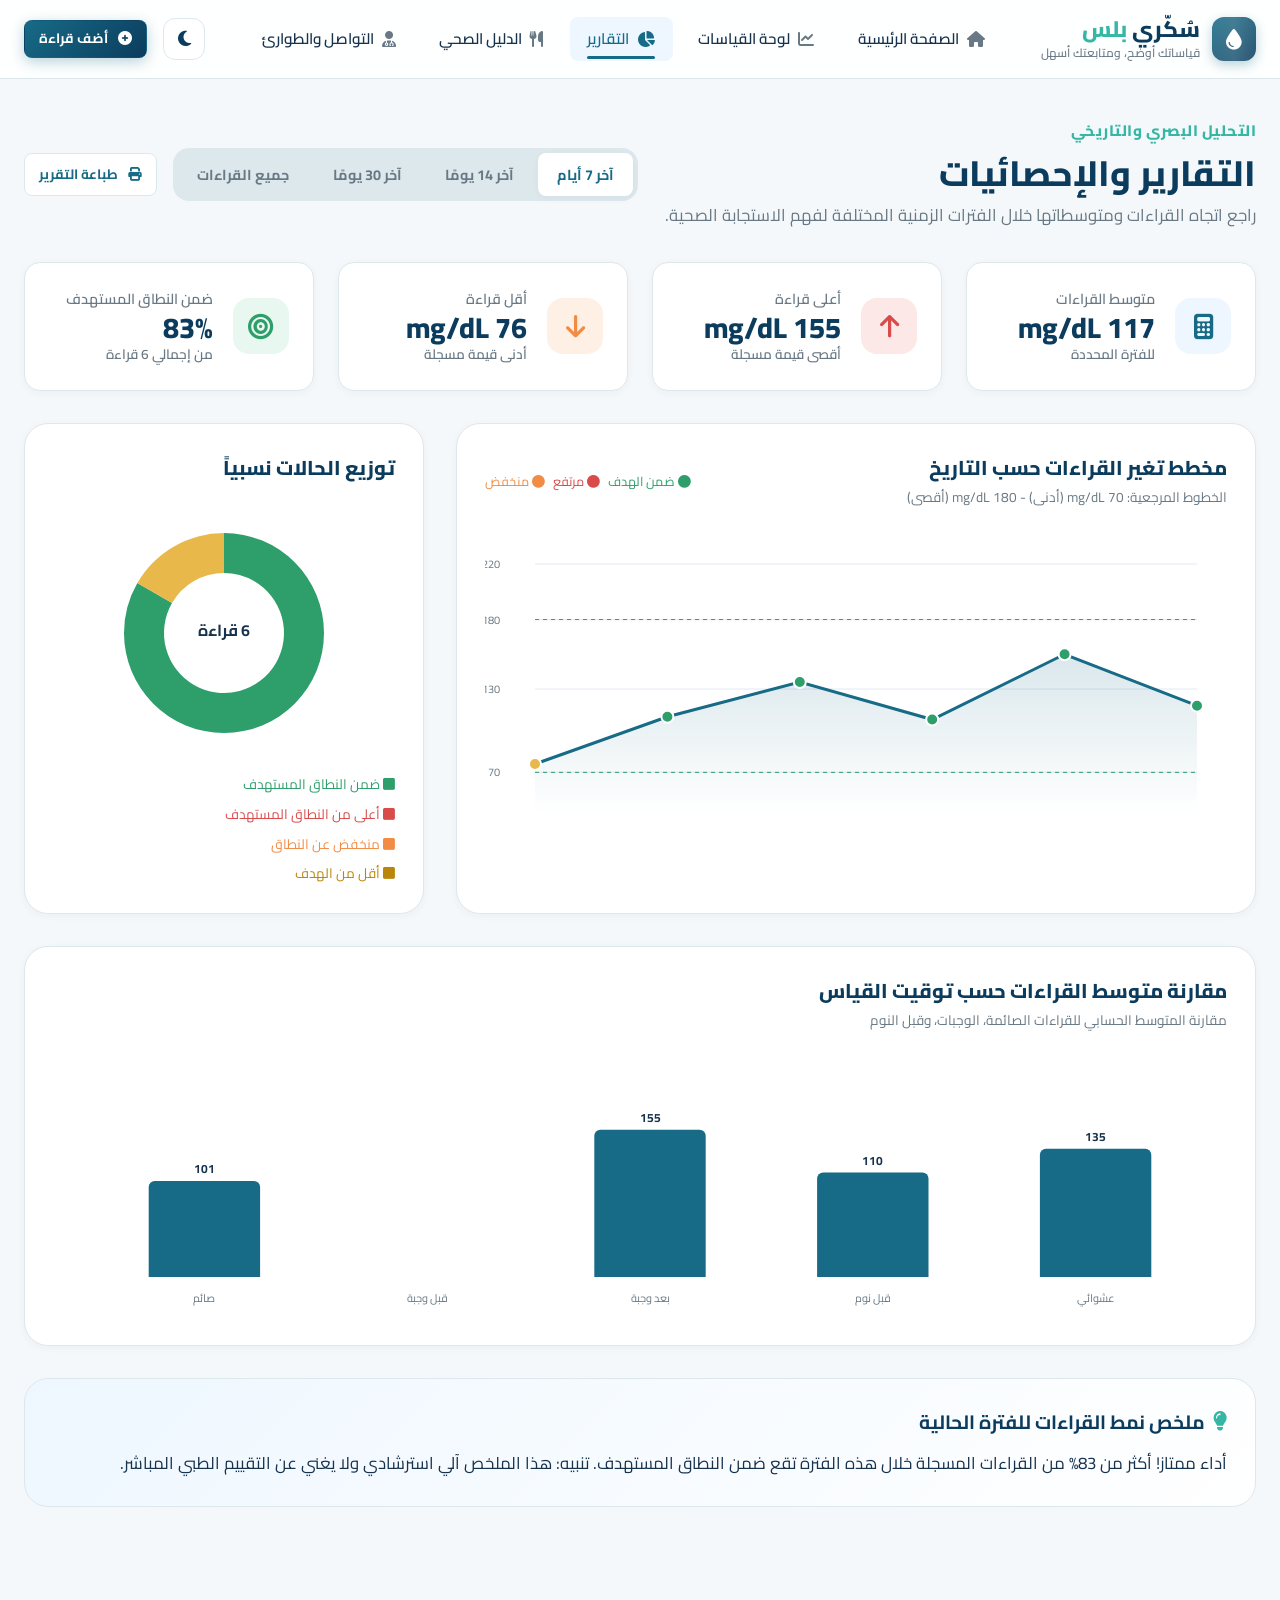
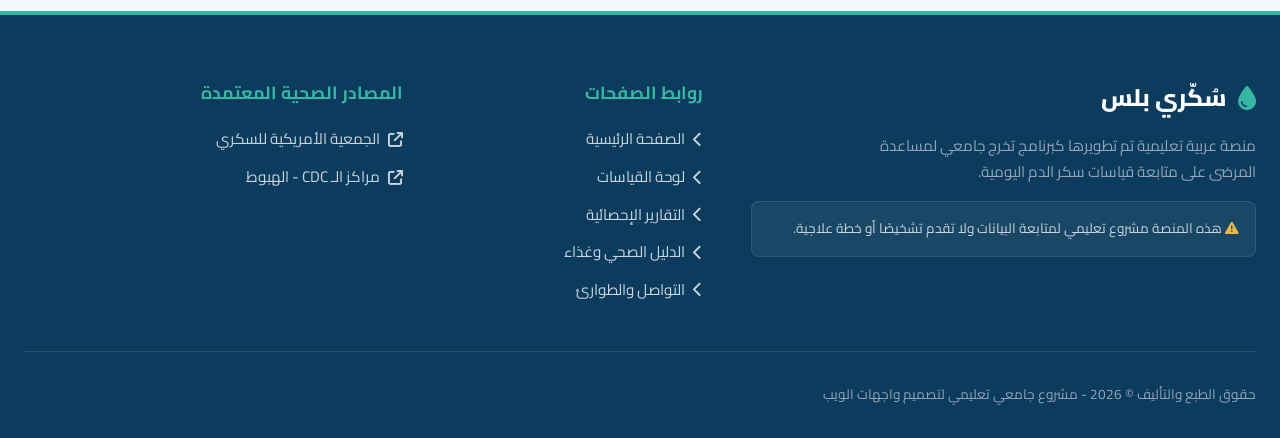
==== commit 563257eb: "refactor: enhance mobile navigation and replace hardcoded colors with CSS variables" ====
--- a/analytics.html
+++ b/analytics.html
@@ -47,7 +47,7 @@
           <i class="fas fa-moon"></i>
         </button>
         <a href="dashboard.html" class="btn btn-primary btn-sm"><i class="fas fa-plus-circle"></i> أضف قراءة</a>
-        <button class="mobile-toggle" id="mobile-toggle-btn" aria-label="القائمة البرمجية للهاتف"><i class="fas fa-bars"></i></button>
+        <button class="mobile-toggle" id="mobile-toggle-btn" aria-label="القائمة البرمجية للهاتف" aria-expanded="false"><i class="fas fa-bars"></i></button>
       </div>
     </nav>
   </header>
--- a/style.css
+++ b/style.css
@@ -10,6 +10,7 @@
   /* الألوان الأساسية للهوية */
   --primary-blue: #176B87;
   --dark-blue: #0B3C5D;
+  --navy: #0B3C5D;
   --teal: #36B7A5;
   --light-blue: #EEF7FF;
   
@@ -55,6 +56,7 @@
 [data-theme="dark"] {
   --primary-blue: #5FC1DD;
   --dark-blue: #E2F0F7;
+  --navy: #0A2434;
   --teal: #3EC9B4;
   --light-blue: #143348;
 
@@ -85,42 +87,25 @@
   --shadow-glass: 0 8px 32px 0 rgba(0, 0, 0, 0.5);
 }
 
-/* تعديل العناصر التي تحمل ألوانًا ثابتة لتتلاءم مع الوضع الداكن */
-[data-theme="dark"] .btn-secondary,
-[data-theme="dark"] .floating-card,
-[data-theme="dark"] .form-control,
-[data-theme="dark"] .icon-btn,
-[data-theme="dark"] .period-tab.active,
-[data-theme="dark"] .plate-model-section,
-[data-theme="dark"] .plate-circle,
-[data-theme="dark"] .custom-table td {
-  background-color: var(--bg-card);
-}
-
-[data-theme="dark"] .range-bar-container,
-[data-theme="dark"] .period-tabs {
-  background-color: var(--border-color);
-}
-
+/* لمسات خاصة بالوضع الداكن لا يمكن تعويضها بالمتغيرات وحدها */
 [data-theme="dark"] .plate-circle {
   border-color: var(--border-hover);
 }
 
-[data-theme="dark"] .custom-table th {
-  background-color: var(--light-blue);
-}
-
-[data-theme="dark"] .step-icon,
-[data-theme="dark"] .pattern-summary-card {
-  background: linear-gradient(135deg, var(--light-blue), var(--bg-card));
-}
-
 [data-theme="dark"] .badge-borderline {
   color: var(--status-borderline);
 }
 
 [data-theme="dark"] #app-loader {
   background-color: #0B3C5D;
+}
+
+/* العناصر البراند التي تعتمد تدرجًا بنيويًا: نُثبتها على درجات كحلية داكنة
+   حتى يبقى النص الأبيض مقروءًا ولا تتحول إلى تدرجات فاتحة */
+[data-theme="dark"] .logo-icon-wrapper,
+[data-theme="dark"] .btn-primary,
+[data-theme="dark"] .tip-box {
+  background: linear-gradient(135deg, #176B87, var(--navy));
 }
 
 /* زر تبديل الوضع الليلي في الشريط العلوي */
@@ -388,6 +373,34 @@
   cursor: pointer;
   padding: 0.5rem;
   border-radius: var(--radius-sm);
+}
+
+/* ترويسة القائمة الجانبية على الجوال (شعار + زر إغلاق) — مخفية على الشاشات الكبيرة */
+.nav-mobile-header-item {
+  display: none;
+}
+
+/* خلفية معتمة خلف القائمة الجانبية */
+.nav-overlay {
+  position: fixed;
+  inset: 0;
+  background: rgba(11, 60, 93, 0.45);
+  -webkit-backdrop-filter: blur(2px);
+  backdrop-filter: blur(2px);
+  opacity: 0;
+  visibility: hidden;
+  transition: opacity 0.3s ease, visibility 0.3s ease;
+  z-index: 990;
+}
+
+.nav-overlay.show {
+  opacity: 1;
+  visibility: visible;
+}
+
+/* منع تمرير الصفحة خلف القائمة عند فتحها */
+body.nav-open {
+  overflow: hidden;
 }
 
 /* --------------------------------------------------------------------------
@@ -428,7 +441,7 @@
 }
 
 .btn-secondary {
-  background-color: #ffffff;
+  background-color: var(--bg-card);
   color: var(--primary-blue);
   border-color: var(--border-color);
 }
@@ -573,7 +586,7 @@
 /* Hero Section */
 .hero-section {
   padding: 4rem 1.5rem 5rem;
-  background: linear-gradient(180deg, #EBF3F8 0%, var(--bg-app) 100%);
+  background: linear-gradient(180deg, var(--light-blue) 0%, var(--bg-app) 100%);
   position: relative;
   overflow: hidden;
 }
@@ -640,7 +653,7 @@
 /* بطاقات عائمة بصرية */
 .floating-card {
   position: absolute;
-  background: #ffffff;
+  background: var(--bg-card);
   padding: 0.85rem 1.25rem;
   border-radius: var(--radius-md);
   box-shadow: var(--shadow-md);
@@ -782,7 +795,7 @@
   width: 72px;
   height: 72px;
   border-radius: 20px;
-  background: linear-gradient(135deg, var(--light-blue), #ffffff);
+  background: linear-gradient(135deg, var(--light-blue), var(--bg-card));
   border: 1px solid var(--border-color);
   color: var(--primary-blue);
   font-size: 2rem;
@@ -913,7 +926,7 @@
   font-family: inherit;
   font-size: 1rem;
   color: var(--text-main);
-  background-color: #ffffff;
+  background-color: var(--bg-card);
   transition: var(--transition);
   outline: none;
 }
@@ -990,7 +1003,7 @@
 
 .range-bar-container {
   height: 10px;
-  background: #E2E8F0;
+  background: var(--border-color);
   border-radius: 5px;
   position: relative;
   margin: 1rem 0;
@@ -1053,7 +1066,7 @@
 }
 
 .custom-table th {
-  background-color: #F8FAFC;
+  background-color: var(--light-blue);
   color: var(--dark-blue);
   font-weight: 700;
   padding: 1rem;
@@ -1087,7 +1100,7 @@
   height: 34px;
   border-radius: 8px;
   border: 1px solid var(--border-color);
-  background-color: #ffffff;
+  background-color: var(--bg-card);
   color: var(--text-muted);
   cursor: pointer;
   display: flex;
@@ -1123,7 +1136,7 @@
 
 .period-tabs {
   display: flex;
-  background-color: #E2E8F0;
+  background-color: var(--border-color);
   padding: 0.3rem;
   border-radius: var(--radius-md);
   gap: 0.3rem;
@@ -1143,7 +1156,7 @@
 }
 
 .period-tab.active {
-  background-color: #ffffff;
+  background-color: var(--bg-card);
   color: var(--primary-blue);
   box-shadow: var(--shadow-sm);
 }
@@ -1190,7 +1203,7 @@
 
 /* بطاقة ملخص النمط */
 .pattern-summary-card {
-  background: linear-gradient(135deg, var(--light-blue), #ffffff);
+  background: linear-gradient(135deg, var(--light-blue), var(--bg-card));
   border: 1px solid var(--border-color);
   border-radius: var(--radius-lg);
   padding: 1.75rem;
@@ -1211,7 +1224,7 @@
    -------------------------------------------------------------------------- */
 
 .plate-model-section {
-  background: #ffffff;
+  background: var(--bg-card);
   border-radius: var(--radius-lg);
   padding: 2.5rem;
   border: 1px solid var(--border-color);
@@ -1232,8 +1245,8 @@
   height: 360px;
   margin: 0 auto;
   border-radius: 50%;
-  border: 12px solid #E2E8F0;
-  background-color: #ffffff;
+  border: 12px solid var(--border-color);
+  background-color: var(--bg-card);
   position: relative;
   overflow: hidden;
   box-shadow: var(--shadow-md);
@@ -1453,7 +1466,7 @@
   max-height: 0;
   overflow: hidden;
   transition: max-height 0.3s cubic-bezier(0, 1, 0, 1);
-  background-color: #FAFCFE;
+  background-color: var(--bg-card);
 }
 
 .accordion-item.active .accordion-body {
@@ -1473,7 +1486,7 @@
    -------------------------------------------------------------------------- */
 
 .site-footer {
-  background-color: var(--dark-blue);
+  background-color: var(--navy);
   color: #ffffff;
   padding: 4rem 1.5rem 2rem;
   margin-top: 4rem;
@@ -1580,7 +1593,7 @@
 }
 
 .toast {
-  background: var(--dark-blue);
+  background: var(--navy);
   color: #ffffff;
   padding: 1rem 1.25rem;
   border-radius: var(--radius-md);
@@ -1697,7 +1710,7 @@
 }
 
 .back-to-top:hover {
-  background-color: var(--dark-blue);
+  background-color: var(--navy);
   transform: translateY(-3px);
 }
 
@@ -1746,23 +1759,90 @@
     display: block;
   }
 
+  /* القائمة الجانبية: تغطي كامل الشاشة وتنزلق من اليمين باستخدام transform */
   .nav-menu {
     position: fixed;
-    top: 73px;
-    right: -100%;
-    width: 280px;
-    height: calc(100vh - 73px);
+    top: 0;
+    right: 0;
+    width: min(300px, 82vw);
+    height: 100%;
+    height: 100dvh;
+    margin: 0;
     background-color: var(--bg-card);
     flex-direction: column;
     align-items: stretch;
-    padding: 1.5rem;
+    justify-content: flex-start;
+    padding: 1rem 1rem 1.5rem;
+    border-left: 1px solid var(--border-color);
     box-shadow: var(--shadow-lg);
-    transition: right 0.3s ease;
-    z-index: 999;
+    overflow-y: auto;
+    z-index: 1001;
+    transform: translateX(100%);
+    transition: transform 0.3s ease;
   }
 
   .nav-menu.open {
-    right: 0;
+    transform: translateX(0);
+  }
+
+  /* ترويسة داخلية للقائمة الجانبية */
+  .nav-mobile-header-item {
+    display: block;
+    margin-bottom: 0.5rem;
+  }
+
+  .nav-mobile-header {
+    display: flex;
+    align-items: center;
+    justify-content: space-between;
+    padding: 0.25rem 0.25rem 0.75rem;
+    margin-bottom: 0.5rem;
+    border-bottom: 1px solid var(--border-color);
+  }
+
+  .nav-mobile-brand {
+    font-weight: 800;
+    font-size: 1.25rem;
+    color: var(--dark-blue);
+    display: flex;
+    align-items: center;
+    gap: 0.5rem;
+  }
+
+  .nav-mobile-brand i {
+    color: var(--teal);
+  }
+
+  .nav-mobile-brand span {
+    color: var(--teal);
+  }
+
+  .nav-close-btn {
+    background: none;
+    border: none;
+    color: var(--text-muted);
+    font-size: 1.2rem;
+    cursor: pointer;
+    padding: 0.4rem 0.6rem;
+    border-radius: var(--radius-sm);
+    transition: var(--transition);
+  }
+
+  .nav-close-btn:hover {
+    color: var(--status-high);
+    background-color: var(--bg-app);
+  }
+
+  /* تنسيق الروابط داخل القائمة الجانبية */
+  .nav-menu li.nav-link,
+  .nav-menu .nav-link {
+    padding: 0.85rem 1rem;
+    font-size: 0.98rem;
+    border-radius: var(--radius-sm);
+  }
+
+  .nav-link.active::after {
+    display: none;
   }
 
   .steps-grid {
@@ -1788,7 +1868,7 @@
     border: 1px solid var(--border-color);
     border-radius: var(--radius-md);
     padding: 1rem;
-    background: #ffffff;
+    background: var(--bg-card);
   }
 
   .custom-table td {
@@ -1807,6 +1887,30 @@
     content: attr(data-label);
     font-weight: 700;
     color: var(--dark-blue);
+  }
+}
+
+/* الشاشات الصغيرة جدًا: إخفاء الشعار الفرعي وزر "أضف قراءة" لإفساح مساحة */
+@media (max-width: 480px) {
+  .brand-slogan {
+    display: none;
+  }
+
+  .navbar {
+    padding: 0.65rem 0.9rem;
+    gap: 0.75rem;
+  }
+
+  .nav-actions {
+    gap: 0.5rem;
+  }
+
+  .nav-actions .btn-primary {
+    display: none;
+  }
+
+  .brand-name {
+    white-space: nowrap;
   }
 }
 
